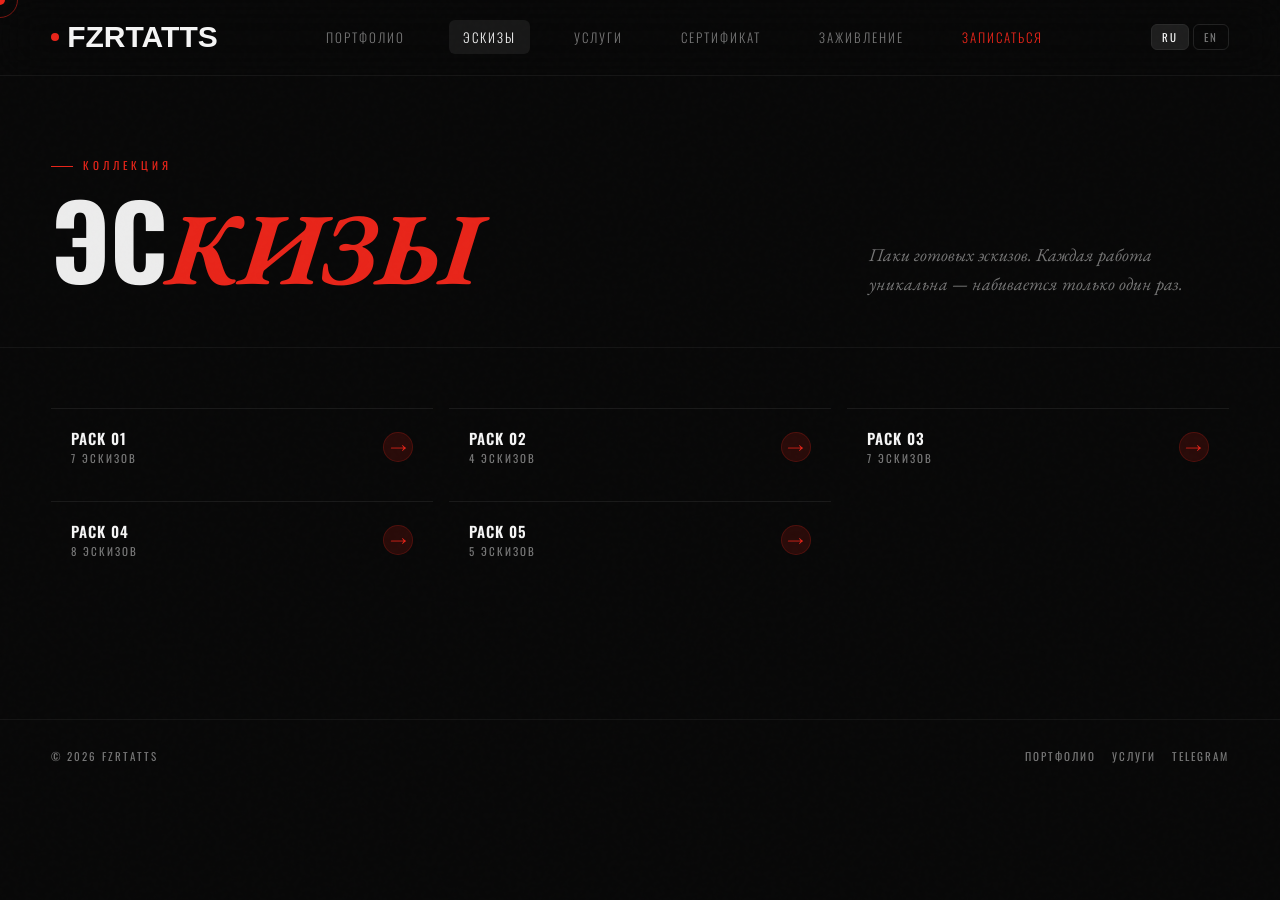
==== sketches.html @ 34ddd11e "Add files via upload" ====
<!DOCTYPE html>
<html lang="ru">
<head>
  <meta charset="utf-8"/>
  <meta name="viewport" content="width=device-width,initial-scale=1"/>
  <title>Эскизы — FZRTATTS</title>
  <link rel="preconnect" href="https://fonts.googleapis.com"/>
  <link rel="preconnect" href="https://fonts.gstatic.com" crossorigin/>
  <link href="https://fonts.googleapis.com/css2?family=Oswald:wght@200;300;400;500;600;700&family=EB+Garamond:ital,wght@0,400;0,500;1,400;1,500&family=Unbounded:wght@300;400;700;900&display=swap" rel="stylesheet"/>
    <link rel="stylesheet" href="style.css"/>
  <style>
    .page-hero { padding:72px 0 48px;border-bottom:1px solid #151515; }
    .page-hero-inner { display:flex;align-items:flex-end;justify-content:space-between;gap:24px;flex-wrap:wrap; }
    .page-title { font-size:clamp(56px,8vw,110px); }
    .page-title em { color:var(--red);font-family:'EB Garamond',serif;font-style:italic; }
    .page-sub { font-family:'EB Garamond',serif;font-style:italic;font-size:18px;color:var(--muted);max-width:360px;line-height:1.6; }

    .packs-section { padding:60px 0; }
    .packs-grid { display:grid;grid-template-columns:repeat(auto-fill,minmax(320px,1fr));gap:16px; }

    .pack-card {
      overflow:hidden;
      cursor:pointer;
      transition:border-color .3s,transform .4s cubic-bezier(.23,1,.32,1);
    }
    .pack-card:hover { border-color:#2a2a2a;transform:translateY(-6px); }

    .pack-thumb-wrap { overflow:hidden;position:relative;}
    .pack-thumb {
      width:100%;height:auto;display:block;
      transition:filter .4s,transform .5s cubic-bezier(.23,1,.32,1);
    }
    .pack-card:hover .pack-thumb { transform:scale(1.02); }

    .pack-info {
      padding:18px 20px;display:flex;align-items:center;
      justify-content:space-between;border-top:1px solid #1a1a1a;
    }
    .pack-title { font-family:'Oswald',sans-serif;font-size:15px;font-weight:600;text-transform:uppercase;letter-spacing:1px;color:var(--white); }
    .pack-count { font-family:'Oswald',sans-serif;font-size:11px;letter-spacing:2px;text-transform:uppercase;color:var(--muted); }
    .pack-arrow {
      width:30px;height:30px;border-radius:50%;
      background:var(--red-dim);border:1px solid rgba(232,37,26,.2);
      display:flex;align-items:center;justify-content:center;
      color:var(--red);font-size:17px;flex-shrink:0;
      transition:background .2s,transform .25s;
    }
    .pack-card:hover .pack-arrow { background:var(--red);color:#000;transform:rotate(45deg); }

    .pack-viewer {
      position:fixed;inset:0;background:rgba(0,0,0,.97);
      display:none;flex-direction:column;z-index:8500;
    }
    .pack-viewer.open { display:flex; }
    .pack-viewer-head {
      display:flex;align-items:center;justify-content:space-between;
      padding:18px 28px;border-bottom:1px solid #1a1a1a;flex-shrink:0;
    }
    .pack-viewer-title { font-family:'Oswald',sans-serif;font-size:15px;font-weight:600;letter-spacing:2px;text-transform:uppercase; }
    .pack-viewer-close {
      width:38px;height:38px;background:#141414;border:1px solid #222;
      border-radius:50%;color:var(--text);font-size:22px;cursor:pointer;
      display:flex;align-items:center;justify-content:center;transition:background .2s,color .2s;
      line-height:1;
    }
    .pack-viewer-close:hover { background:var(--red);color:#000; }
    .pack-viewer-body { flex:1;overflow-y:auto;padding:24px; }
    .pack-viewer-grid { display:grid;grid-template-columns:repeat(auto-fill,minmax(240px,1fr));gap:12px; }
    .pack-viewer-grid .img-wrap {
      border-radius:var(--r);overflow:hidden;cursor:zoom-in;background:#111;
    }
    .pack-viewer-grid img {
      width:100%;height:auto;display:block;
      filter:grayscale(.4) contrast(1.1);
      transition:filter .3s,transform .3s;
      border:1px solid #1e1e1e;border-radius:var(--r);
    }
    .pack-viewer-grid img:hover { filter:grayscale(0);transform:scale(1.02); }

    /* плейсхолдер для отсутствующих изображений */
    .img-placeholder {
      position:absolute;inset:0;display:flex;align-items:center;justify-content:center;
      color:#666;font-family:'Oswald',sans-serif;font-size:14px;text-transform:uppercase;
      text-align:center;padding:12px;
    }

    @media(max-width:680px) {
      .packs-grid { grid-template-columns:1fr 1fr; }
      .pack-viewer-grid { grid-template-columns:1fr 1fr; }
    }
    @media(max-width:400px) {
      .packs-grid { grid-template-columns:1fr; }
    }

    /* ── SKETCH LIGHTBOX ── */
    .sk-lb {
      position:fixed;inset:0;background:rgba(0,0,0,.97);
      display:none;align-items:center;justify-content:center;
      z-index:9500;
    }
    .sk-lb.open { display:flex; }
    .sk-lb-img {
      max-width:90vw;max-height:90vh;
      object-fit:contain;border-radius:var(--r);
      border:1px solid #1e1e1e;
      user-select:none;
    }
    .sk-lb-close {
      position:absolute;top:20px;right:20px;
      width:44px;height:44px;background:#141414;
      border:1px solid #222;border-radius:50%;
      color:var(--text);font-size:22px;cursor:pointer;
      display:flex;align-items:center;justify-content:center;
      transition:background .2s,color .2s;line-height:1;
    }
    .sk-lb-close:hover { background:var(--red);color:#fff; }
    .sk-lb-nav {
      position:absolute;top:50%;transform:translateY(-50%);
      width:48px;height:48px;background:rgba(0,0,0,.6);
      border:1px solid #333;border-radius:50%;
      color:var(--white);font-size:24px;cursor:pointer;
      display:flex;align-items:center;justify-content:center;
      transition:background .2s;user-select:none;
    }
    .sk-lb-nav:hover { background:var(--red); }
    .sk-lb-prev { left:20px; }
    .sk-lb-next { right:20px; }
    .sk-lb-count {
      position:absolute;bottom:24px;left:50%;transform:translateX(-50%);
      font-family:'Oswald',sans-serif;font-size:12px;letter-spacing:2px;
      color:var(--muted);background:rgba(0,0,0,.7);
      padding:5px 14px;border-radius:20px;
    }

    /* Курсор — скрыть на тач-устройствах */
    @media (hover: none) {
      #cur, #cur-r { display:none !important; }
      body { cursor:auto !important; }
    }
  </style>
</head>
<body>

<div id="cur"></div>
<div id="cur-r"></div>
<div class="progress" id="prog"></div>

<div class="preloader" id="preloader">
  <div class="preloader-inner">
    <img src="0001-0200.gif" alt=""/>
    <!-- <div class="preloader-brand">FZR<span>.</span>TATTS</div> -->
  </div>
</div>

<header class="site-header">
  <div class="wrap">
    <a class="logo" href="index.html"><span class="logo-dot"></span>FZRTATTS</a>
    <nav class="nav" id="mainNav">
      <!-- добавим кнопку закрытия для мобильного меню -->
      <button class="nav-close" id="navClose">×</button>
      <a href="index.html" data-i18n="nav.portfolio">Портфолио</a>
      <a href="sketches.html" class="active" data-i18n="nav.sketches">Эскизы</a>
      <a href="services.html" data-i18n="nav.services">Услуги</a>
      <a href="certificate.html" data-i18n="nav.cert">Сертификат</a>
      <a href="healing.html" data-i18n="nav.heal">Заживление</a>
      <a href="#" class="accent book-btn" data-i18n="nav.book">Записаться</a>
    </nav>
    <div class="nav-right">
      <div class="lang-switcher">
        <button class="lang-btn active" data-lang="ru">RU</button>
        <button class="lang-btn" data-lang="en">EN</button>
      </div>
      <button class="burger" id="burger"><span></span><span></span><span></span></button>
    </div>
  </div>
</header>

<section class="page-hero">
  <div class="wrap page-hero-inner">
    <div>
      <div class="sec-eyebrow" data-i18n="sketches.sec">Коллекция</div>
      <h1 class="page-title"><span data-i18n="sketches.title">Эс</span><em data-i18n="sketches.title.em">кизы</em></h1>
    </div>
    <p class="page-sub" data-i18n="sketches.sub">Паки готовых эскизов. Каждая работа уникальна — набивается только один раз.</p>
  </div>
</section>

<section class="packs-section">
  <div class="wrap">
    <div class="packs-grid" id="packsGrid"></div>
  </div>
</section>

<footer class="site-footer">
  <div class="wrap foot">
    <span class="foot-left">© <span id="yr"></span> FZRTATTS</span>
    <nav class="foot-nav">
      <a href="index.html" data-i18n="nav.portfolio">Портфолио</a>
      <a href="services.html" data-i18n="nav.services">Услуги</a>
      <a href="https://t.me/" target="_blank">Telegram</a>
    </nav>
  </div>
</footer>

<!-- SKETCH LIGHTBOX -->
<div class="sk-lb" id="skLb">
  <button class="sk-lb-close" id="skLbClose">×</button>
  <button class="sk-lb-nav sk-lb-prev" id="skLbPrev">‹</button>
  <img class="sk-lb-img" id="skLbImg" src="" alt=""/>
  <button class="sk-lb-nav sk-lb-next" id="skLbNext">›</button>
  <div class="sk-lb-count" id="skLbCount"></div>
</div>

<!-- PACK VIEWER -->
<div class="pack-viewer" id="packViewer">
  <div class="pack-viewer-head">
    <span class="pack-viewer-title" id="pvTitle"></span>
    <button class="pack-viewer-close" id="pvClose">×</button>
  </div>
  <div class="pack-viewer-body">
    <div class="pack-viewer-grid" id="pvGrid"></div>
  </div>
</div>

<!-- BOOKING MODAL -->
<div class="modal" id="bookModal">
  <div class="modal-box">
    <button class="modal-close" id="bookClose">×</button>
    <h3 class="modal-title" data-i18n="modal.title">Запись на сессию</h3>
    <form id="bookForm">
      <div class="form-row"><label data-i18n="modal.name">Имя</label><input type="text" name="name" required/></div>
      <div class="form-row"><label data-i18n="modal.contact">Telegram или телефон</label><input type="text" name="contact" required/></div>
      <div class="form-row"><label data-i18n="modal.idea">Опишите идею</label><textarea name="desc" required></textarea></div>
      <button type="submit" class="btn primary form-submit"><span data-i18n="modal.submit">Отправить заявку</span></button>
    </form>
    <div class="form-msg" id="formMsg"></div>
  </div>
</div>

<script>
// ==================== ПРЕЛОАДЕР ====================
// Скрываем прелоадер принудительно, если shared.js не сработал
(function hidePreloader() {
  const preloader = document.getElementById('preloader');
  if (preloader) {
    preloader.classList.add('gone');
  }
  // Также добавляем fallback через setTimeout на случай, если что-то ещё мешает
  setTimeout(() => {
    if (preloader && !preloader.classList.contains('gone')) {
      preloader.classList.add('gone');
    }
  }, 2000);
})();

// ==================== МОБИЛЬНОЕ МЕНЮ ====================
const burger = document.getElementById('burger');
const nav = document.getElementById('mainNav');
const navClose = document.getElementById('navClose');

function toggleMenu() {
  nav.classList.toggle('open');
  burger.classList.toggle('open');
}

if (burger) burger.addEventListener('click', toggleMenu);
if (navClose) navClose.addEventListener('click', toggleMenu);

// ==================== ДАННЫЕ ПАКОВ ====================
const packs = [
  {id:'pack01',title:'Pack 01',count:7, cover:'img/111.png', images:['photo_2025-08-21_12-43-02.jpg','photo_2025-08-21_12-43-06.jpg','photo_2025-08-21_12-43-09.jpg','photo_2025-08-21_12-43-11.jpg','photo_2025-08-21_12-43-14.jpg','photo_2025-08-21_12-43-17.jpg','photo_2025-08-21_12-43-19.jpg']},
  {id:'pack02',title:'Pack 02',count:4, cover:'img/22.png',  images:['./img/6/photo_2025-08-21_12-42-35.jpg','./img/6/photo_2025-08-21_12-42-38.jpg','./img/6/photo_2025-08-21_12-42-41.jpg','photo_2025-08-21_12-42-43.jpg']},
  {id:'pack03',title:'Pack 03',count:7, cover:'img/33.png', images:['./img/10/1.png','./img/10/2.png','./img/10/3.png','./img/10/4.png','./img/10/5.png','./img/10/6.png','7.png']},
  {id:'pack04',title:'Pack 04',count:8, cover:'img/44.png', images:['./img/11/1.png','./img/11/2.png','./img/11/3.png','./img/11/4.png','./img/11/5.png','./img/11/6.png','7.png','8.png']},
  {id:'pack05',title:'Pack 05',count:5, cover:'img/555.png', images:['./img/5/1.jpg','./img/5/2.jpg','./img/5/3.jpg','./img/5/4.jpg','./img/5/5.jpg']},
];

// Функция для нормализации массива изображений (чтобы всегда было нужное количество)
function normalizeImages(pack) {
  let imgs = pack.images || [];
  if (imgs.length === 0) {
    imgs = new Array(pack.count).fill(pack.cover);
  } else if (imgs.length < pack.count) {
    const needed = pack.count - imgs.length;
    const filler = new Array(needed).fill(pack.cover);
    imgs = imgs.concat(filler);
  }
  return imgs;
}

// Отрисовка карточек
const packsGrid = document.getElementById('packsGrid');
const packViewer = document.getElementById('packViewer');
const pvTitle = document.getElementById('pvTitle');
const pvGrid = document.getElementById('pvGrid');
const pvClose = document.getElementById('pvClose');

packs.forEach((pack, i) => {
  const card = document.createElement('div');
  card.className = 'pack-card reveal' + (i % 2 ? ' reveal-d1' : '');
  card.innerHTML = `
    <div class="pack-thumb-wrap">
      <img class="pack-thumb" src="${pack.cover}" alt="${pack.title}" loading="lazy"/>
    </div>
    <div class="pack-info">
      <div>
        <div class="pack-title">${pack.title}</div>
        <div class="pack-count" data-count="${pack.count}">${pack.count} эскизов</div>
      </div>
      <div class="pack-arrow">→</div>
    </div>
  `;
  const thumb = card.querySelector('.pack-thumb');
  thumb.onerror = function() {
    this.style.display = 'none';
    const wrap = this.parentNode;
    const placeholder = document.createElement('div');
    placeholder.className = 'img-placeholder';
    placeholder.textContent = pack.title;
    wrap.appendChild(placeholder);
  };
  card.addEventListener('click', () => openPack(pack));
  packsGrid.appendChild(card);
});

let currentPackImages = [];
let currentLbIndex = 0;

function openPack(pack) {
  const lang = localStorage.getItem('fzr_lang') || 'ru';
  const label = lang === 'en' ? 'sketches' : 'эскизов';
  pvTitle.textContent = `${pack.title} — ${pack.count} ${label}`;

  currentPackImages = normalizeImages(pack);

  pvGrid.innerHTML = currentPackImages.map((src, idx) => `
    <div class="img-wrap" data-idx="${idx}">
      <img src="${src}" alt="Эскиз ${idx+1}" loading="lazy"/>
    </div>
  `).join('');

  // Обработка ошибок загрузки детальных изображений
  const viewerImgs = pvGrid.querySelectorAll('img');
  viewerImgs.forEach(img => {
    img.onerror = function() {
      if (this.src !== pack.cover) {
        this.src = pack.cover;
      } else {
        this.style.display = 'none';
        const wrap = this.parentNode;
        if (!wrap.querySelector('.img-placeholder')) {
          const placeholder = document.createElement('div');
          placeholder.className = 'img-placeholder';
          placeholder.textContent = pack.title;
          wrap.appendChild(placeholder);
        }
      }
    };
  });

  // Клик по эскизу → лайтбокс
  pvGrid.querySelectorAll('.img-wrap').forEach(wrap => {
    wrap.addEventListener('click', () => {
      openLightbox(parseInt(wrap.dataset.idx));
    });
  });

  packViewer.classList.add('open');
  document.body.style.overflow = 'hidden';
}

// ── ЛАЙТБОКС ──
const skLb      = document.getElementById('skLb');
const skLbImg   = document.getElementById('skLbImg');
const skLbCount = document.getElementById('skLbCount');
const skLbClose = document.getElementById('skLbClose');
const skLbPrev  = document.getElementById('skLbPrev');
const skLbNext  = document.getElementById('skLbNext');

function openLightbox(idx) {
  currentLbIndex = idx;
  updateLightbox();
  skLb.classList.add('open');
}

function updateLightbox() {
  skLbImg.src = currentPackImages[currentLbIndex];
  skLbCount.textContent = `${currentLbIndex + 1} / ${currentPackImages.length}`;
}

function lbPrev() {
  currentLbIndex = (currentLbIndex - 1 + currentPackImages.length) % currentPackImages.length;
  updateLightbox();
}
function lbNext() {
  currentLbIndex = (currentLbIndex + 1) % currentPackImages.length;
  updateLightbox();
}

skLbPrev.addEventListener('click', lbPrev);
skLbNext.addEventListener('click', lbNext);
skLbClose.addEventListener('click', () => skLb.classList.remove('open'));
skLb.addEventListener('click', e => { if (e.target === skLb) skLb.classList.remove('open'); });
document.addEventListener('keydown', e => {
  if (!skLb.classList.contains('open')) return;
  if (e.key === 'ArrowLeft')  lbPrev();
  if (e.key === 'ArrowRight') lbNext();
  if (e.key === 'Escape')     skLb.classList.remove('open');
});

// Закрытие модалки
pvClose.addEventListener('click', () => {
  packViewer.classList.remove('open');
  document.body.style.overflow = '';
});
packViewer.addEventListener('click', e => {
  if (e.target === packViewer || e.target === packViewer.querySelector('.pack-viewer-body')) {
    packViewer.classList.remove('open');
    document.body.style.overflow = '';
  }
});
document.addEventListener('keydown', e => {
  if (e.key === 'Escape' && packViewer.classList.contains('open')) {
    packViewer.classList.remove('open');
    document.body.style.overflow = '';
  }
});

// ==================== ОБЩАЯ ИНИЦИАЛИЗАЦИЯ ====================
// Год в футере
document.getElementById('yr').textContent = new Date().getFullYear();

// Анимация появления элементов при скролле (reveal)
const reveals = document.querySelectorAll('.reveal');
function checkReveal() {
  reveals.forEach(el => {
    const rect = el.getBoundingClientRect();
    if (rect.top < window.innerHeight - 100) {
      el.classList.add('in');
    }
  });
}
window.addEventListener('scroll', checkReveal);
checkReveal();

// Простой скролл-прогресс
const prog = document.getElementById('prog');
window.addEventListener('scroll', () => {
  const winScroll = document.documentElement.scrollTop;
  const height = document.documentElement.scrollHeight - window.innerHeight;
  const scrolled = (winScroll / height) * 100;
  prog.style.width = scrolled + '%';
});

// Кастомный курсор — только на устройствах с мышью
const cursor = document.getElementById('cur');
const cursorR = document.getElementById('cur-r');
const isTouch = window.matchMedia('(hover: none)').matches;
if (cursor && cursorR && !isTouch) {
  document.addEventListener('mousemove', (e) => {
    cursor.style.left = e.clientX + 'px';
    cursor.style.top  = e.clientY + 'px';
    cursorR.style.left = e.clientX + 'px';
    cursorR.style.top  = e.clientY + 'px';
  });
  document.body.style.cursor = 'none';
}

// Модалка записи (пример)
const bookBtn = document.querySelector('.book-btn');
const bookModal = document.getElementById('bookModal');
const bookClose = document.getElementById('bookClose');
if (bookBtn && bookModal && bookClose) {
  bookBtn.addEventListener('click', (e) => {
    e.preventDefault();
    bookModal.classList.add('open');
  });
  bookClose.addEventListener('click', () => {
    bookModal.classList.remove('open');
  });
  bookModal.addEventListener('click', (e) => {
    if (e.target === bookModal) bookModal.classList.remove('open');
  });
}
</script>

<!-- Подключаем shared.js (если есть) — он не должен мешать, но если его нет, всё уже работает -->
<script src="shared.js"></script>
</body>
</html>
---- style.css ----
/* ═══════════════════════════════════════
   FZRTATTS — Shared Stylesheet v2
═══════════════════════════════════════ */

@import url('https://fonts.googleapis.com/css2?family=Oswald:wght@200;300;400;500;600;700&family=EB+Garamond:ital,wght@0,400;0,500;1,400;1,500&family=Unbounded:wght@300;400;700;900&display=swap');

:root {
  --bg:      #080808;
  --ink:     #0e0e0e;
  --paper:   #111;
  --text:    #ececec;
  --muted:   #777;
  --dim:     #333;
  --red:     #e8251a;
  --red-dim: rgba(232,37,26,0.15);
  --white:   #f5f5f5;
  --gap:     24px;
  --r:       6px;
}
@font-face { font-family:"Sloop"; src:url(/fonts/Sloop-ScriptThree.ttf); }
*, *::before, *::after { box-sizing: border-box; margin: 0; padding: 0; }
html { scroll-behavior: smooth; overflow-x: hidden; }

body {
  background: var(--bg);
  color: var(--text);
  font-family: 'EB Garamond', Georgia, serif;
  font-size: 17px;
  line-height: 1.55;
  overflow-x: hidden;
  cursor: none;
}

/* CURSOR */
#cur { width:10px;height:10px;background:var(--red);border-radius:50%;position:fixed;top:0;left:0;pointer-events:none;z-index:9999;transform:translate(-50%,-50%);transition:width .25s,height .25s; }
#cur-r { width:36px;height:36px;border:1px solid rgba(232,37,26,.5);border-radius:50%;position:fixed;top:0;left:0;pointer-events:none;z-index:9998;transform:translate(-50%,-50%); }
body:has(a:hover) #cur, body:has(button:hover) #cur { width:18px;height:18px; }

/* GRAIN */
body::after {
  content:'';position:fixed;inset:0;pointer-events:none;z-index:9990;opacity:.22;
  background-image:url("data:image/svg+xml,%3Csvg viewBox='0 0 200 200' xmlns='http://www.w3.org/2000/svg'%3E%3Cfilter id='g'%3E%3CfeTurbulence type='fractalNoise' baseFrequency='.85' numOctaves='4' stitchTiles='stitch'/%3E%3C/filter%3E%3Crect width='100%25' height='100%25' filter='url(%23g)' opacity='.06'/%3E%3C/svg%3E");
}

/* PROGRESS BAR */
.progress { position:fixed;top:0;left:0;height:2px;width:0;background:var(--red);z-index:9995; }

/* TYPOGRAPHY */
h1,h2,h3,h4 { font-family:'Oswald',sans-serif;font-weight:700;line-height:1;text-transform:uppercase;letter-spacing:-.5px; }
.script { font-family:'EB Garamond',serif;font-style:italic;font-weight:400;text-transform:none;letter-spacing:0; }
a { color:inherit;text-decoration:none; }
img { max-width:100%;height:auto;display:block; }

/* WRAP */
.wrap { width:min(1200px,92vw);margin-inline:auto; }
.hidden { display:none!important; }

/* ══ PRELOADER ══ */
.preloader {
  position:fixed;inset:0;background:#000;
  display:flex;align-items:center;justify-content:center;
  z-index:9999;
  transition:opacity .6s ease, visibility .6s ease;
}
.preloader.gone { opacity:0;visibility:hidden;pointer-events:none; }
.preloader-inner {
  display:flex;flex-direction:column;align-items:center;gap:20px;
}
.preloader-inner img {
  width:min(420px, 80vw);
  height:auto;
}
.preloader-brand {
  font-family:'Unbounded',sans-serif;font-weight:900;
  font-size:clamp(28px,5vw,48px);letter-spacing:-2px;
  color:var(--white);opacity:0;
  animation:fadeInUp .7s .4s ease forwards;
}
.preloader-brand span { color:var(--red); }
@keyframes fadeInUp {
  from { opacity:0;transform:translateY(16px); }
  to   { opacity:1;transform:translateY(0); }
}

/* ══ NAV ══ */
.site-header {
  position:sticky;top:0;z-index:1000;
  background:rgba(8,8,8,.88);
  backdrop-filter:blur(20px) saturate(1.4);
  border-bottom:1px solid #161616;
}
.site-header .wrap {
  display:flex;align-items:center;justify-content:space-between;
  padding:14px 0;gap:16px;
}
.logo {
  font-family:'Sloop',sans-serif;font-weight:900;
  font-size:30px;color:var(--white);
  display:flex;align-items:center;gap:8px;flex-shrink:0;
}
.logo-dot { width:8px;height:8px;background:var(--red);border-radius:50%;display:inline-block; }
.nav { display:flex;gap:30px;align-items:center; }
.nav a {
  font-family:'Oswald',sans-serif;font-weight:300;font-size:13px;
  letter-spacing:2px;text-transform:uppercase;
  color:var(--muted);padding:7px 14px;border-radius:var(--r);
  transition:color .2s,background .2s;white-space:nowrap;
}
.nav a:hover, .nav a.active { color:var(--white);background:#181818; }
.nav a.accent { color:var(--red); }
.nav a.accent:hover { background:var(--red-dim);color:var(--red); }

/* Nav close button (mobile only) */
.nav-close {
  display:none;
  position:absolute;top:16px;right:16px;
  width:36px;height:36px;border-radius:50%;
  background:#1e1e1e;border:1px solid #2a2a2a;
  color:var(--text);font-size:20px;cursor:pointer;
  align-items:center;justify-content:center;
  transition:background .2s, color .2s;
  line-height:1;
}
.nav-close:hover { background:var(--red);color:#000; }

/* Nav overlay (mobile) */
.nav-overlay {
  display:none;
  position:fixed;inset:0;
  background:rgba(0,0,0,.5);
  z-index:999;
  backdrop-filter:blur(2px);
}
.nav-overlay.show { display:block; }

.nav-right { display:flex;gap:10px;align-items:center; }
.lang-switcher { display:flex;gap:4px; }
.lang-btn {
  font-family:'Oswald',sans-serif;font-size:11px;letter-spacing:2px;
  background:transparent;color:var(--muted);
  border:1px solid #222;border-radius:var(--r);
  padding:4px 10px;cursor:pointer;transition:all .2s;
}
.lang-btn.active { background:#1e1e1e;color:var(--white);border-color:#2a2a2a; }
.burger {
  display:none;flex-direction:column;justify-content:space-around;
  width:26px;height:20px;background:transparent;border:none;cursor:pointer;padding:0;
}
.burger span { display:block;height:1.5px;width:100%;background:var(--text);transition:all .3s; }
.burger.open span:nth-child(1) { transform:rotate(45deg) translate(5px,5px); }
.burger.open span:nth-child(2) { opacity:0; }
.burger.open span:nth-child(3) { transform:rotate(-45deg) translate(5px,-5px); }

/* ══ BUTTONS ══
   Ghost btn — dark fill on hover, white text — always readable
   Primary btn — white text on red, stays red on hover but brighter
*/
.btn {
  display:inline-flex;align-items:center;justify-content:center;gap:8px;
  height:42px;padding:0 22px;border-radius:var(--r);
  font-family:'Oswald',sans-serif;font-size:13px;font-weight:400;
  letter-spacing:2px;text-transform:uppercase;
  border:1px solid #333;
  background:transparent;
  color:var(--text);
  cursor:pointer;
  transition:background .25s, color .25s, border-color .25s, box-shadow .25s;
  white-space:nowrap;
  position:relative;
}
/* Ghost hover — dark bg, white text, red border */
.btn:hover {
  background:#1e1e1e;
  color:var(--white);
  border-color:var(--red);
}

/* Primary — red bg, black text */
.btn.primary {
  background:var(--red);
  color:#fff;
  border-color:var(--red);
  font-weight:500;
}
.btn.primary:hover {
  background:#c91f14;
  color:#fff;
  border-color:#c91f14;
  box-shadow:0 0 0 3px rgba(232,37,26,.2);
}

.btn.sm { height:34px;padding:0 16px;font-size:11px; }
.btn.lg { height:52px;padding:0 32px;font-size:15px;letter-spacing:3px; }

/* ══ SECTION HEADER ══ */
.sec-eyebrow {
  font-family:'Oswald',sans-serif;font-size:11px;letter-spacing:4px;
  text-transform:uppercase;color:var(--red);
  display:inline-flex;align-items:center;gap:10px;margin-bottom:12px;
}
.sec-eyebrow::before { content:'';display:block;width:22px;height:1px;background:var(--red); }
.sec-title { font-size:clamp(40px,6vw,80px);color:var(--white); }
.sec-title em { font-style:italic;color:var(--red);font-family:'EB Garamond',serif; }

/* ══ FOOTER ══ */
.site-footer { border-top:1px solid #151515;padding:28px 0 36px;margin-top:80px; }
.foot { display:flex;align-items:center;justify-content:space-between;gap:16px;flex-wrap:wrap; }
.foot-left { font-family:'Oswald',sans-serif;font-size:11px;letter-spacing:2px;text-transform:uppercase;color:var(--muted); }
.foot-nav { display:flex;gap:16px;flex-wrap:wrap; }
.foot-nav a { font-family:'Oswald',sans-serif;font-size:11px;letter-spacing:2px;text-transform:uppercase;color:var(--muted);transition:color .2s; }
.foot-nav a:hover { color:var(--red); }

/* ══ LIGHTBOX ══ */
.lightbox { position:fixed;inset:0;background:rgba(0,0,0,.96);display:none;align-items:center;justify-content:center;z-index:8000; }
.lightbox.open { display:flex; }
.lb-img { max-width:90vw;max-height:88vh;border-radius:var(--r);border:1px solid #1e1e1e; }
.lb-close { position:absolute;top:20px;right:20px;width:44px;height:44px;background:#141414;border:1px solid #222;border-radius:50%;color:var(--text);font-size:22px;cursor:pointer;display:flex;align-items:center;justify-content:center;transition:background .2s,color .2s; }
.lb-close:hover { background:var(--red);color:#fff; }
.lb-nav { position:absolute;top:50%;transform:translateY(-50%);width:48px;height:48px;background:rgba(0,0,0,.6);border:1px solid #333;border-radius:50%;color:var(--white);font-size:24px;cursor:pointer;display:flex;align-items:center;justify-content:center;transition:background .2s; }
.lb-nav:hover { background:var(--red); }
.lb-prev { left:20px; }
.lb-next { right:20px; }
.lb-count { position:absolute;bottom:24px;left:50%;transform:translateX(-50%);font-family:'Oswald',sans-serif;font-size:12px;letter-spacing:2px;color:var(--muted);background:rgba(0,0,0,.7);padding:5px 14px;border-radius:20px; }

/* ══ MODAL ══ */
.modal { display:none;position:fixed;inset:0;background:rgba(0,0,0,.92);z-index:9000;align-items:center;justify-content:center;padding:20px; }
.modal.open { display:flex; }
.modal-box { background:var(--paper);border:1px solid #1e1e1e;border-radius:8px;width:100%;max-width:480px;padding:36px;position:relative; }
.modal-close { position:absolute;top:16px;right:16px;background:none;border:none;color:var(--muted);font-size:24px;cursor:pointer;transition:color .2s;line-height:1; }
.modal-close:hover { color:var(--red); }
.modal-title { font-family:'Oswald',sans-serif;font-size:26px;font-weight:700;letter-spacing:-.5px;text-transform:uppercase;margin-bottom:22px; }
.form-row { margin-bottom:13px; }
.form-row label { display:block;font-family:'Oswald',sans-serif;font-size:11px;letter-spacing:2px;text-transform:uppercase;color:var(--muted);margin-bottom:5px; }
.form-row input,.form-row textarea,.form-row select { width:100%;padding:11px 14px;border-radius:var(--r);border:1px solid #222;background:#0e0e0e;color:var(--text);font-family:'EB Garamond',serif;font-size:16px;transition:border-color .2s; }
.form-row input:focus,.form-row textarea:focus,.form-row select:focus { outline:none;border-color:var(--red); }
.form-row textarea { min-height:100px;resize:vertical; }
.form-submit { width:100%;margin-top:8px; }
.form-msg { margin-top:14px;padding:10px;border-radius:var(--r);text-align:center;font-size:14px;display:none; }
.form-msg.ok { background:rgba(46,204,113,.12);color:#2ecc71;display:block; }
.form-msg.err { background:rgba(232,37,26,.12);color:var(--red);display:block; }

.card-sketch img, .pack-thumb, .hero-imgs img {
  min-height:80px;
}

/* ══ SCROLL REVEAL ══ */
.reveal { opacity:0;transform:translateY(28px);transition:opacity .7s ease,transform .7s ease; }
.reveal.in { opacity:1;transform:translateY(0); }
.reveal-d1 { transition-delay:.12s; }
.reveal-d2 { transition-delay:.24s; }
.reveal-d3 { transition-delay:.36s; }

/* ══ SCROLLBAR ══ */
* { scrollbar-color:#222 transparent;scrollbar-width:thin; }
::-webkit-scrollbar { width:6px; }
::-webkit-scrollbar-track { background:#0a0a0a; }
::-webkit-scrollbar-thumb { background:#222;border-radius:4px; }

/* ══ MOBILE ══ */
@media(max-width:768px) {
  .burger { display:flex; }
  .nav {
    position:fixed;top:0;right:-300px;width:270px;height:100vh;
    background:#0a0a0a;
    flex-direction:column;gap:2px;
    padding:64px 16px 20px;
    transition:right .32s cubic-bezier(.4,0,.2,1);
    border-left:1px solid #161616;
    z-index:1001;
    overflow-y:auto;
  }
  .nav.open { right:0; }
  .nav a { padding:11px 14px;font-size:14px; }
  /* Show close X inside nav on mobile */
  .nav-close { display:flex; }
}
@media(max-width:560px) {
  .foot { flex-direction:column;text-align:center; }
  .foot-nav { justify-content:center; }
}
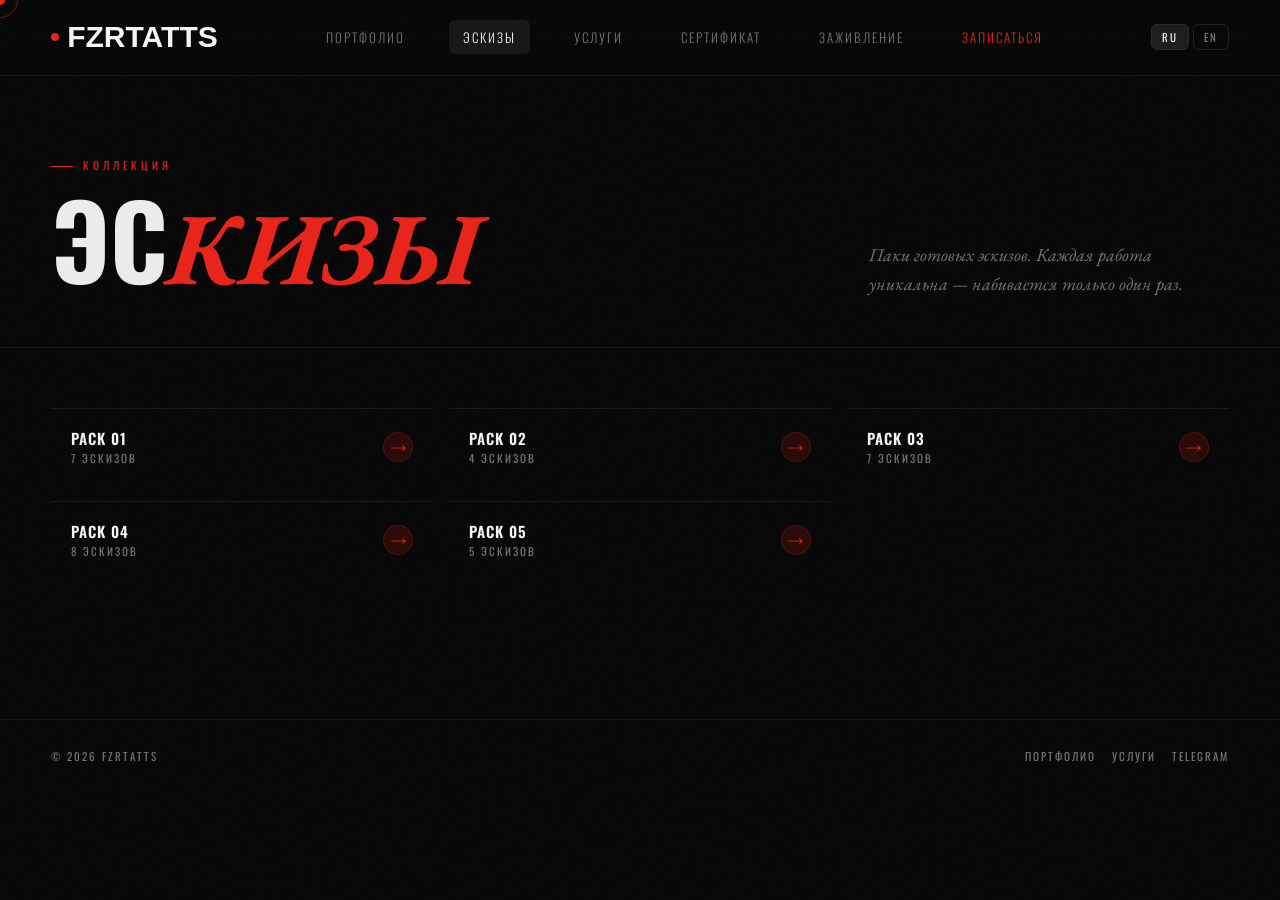
==== commit 3dc2ce98: "Add files via upload" ====
--- a/sketches.html
+++ b/sketches.html
@@ -268,11 +268,11 @@
 
 // ==================== ДАННЫЕ ПАКОВ ====================
 const packs = [
-  {id:'pack01',title:'Pack 01',count:7, cover:'img/111.png', images:['photo_2025-08-21_12-43-02.jpg','photo_2025-08-21_12-43-06.jpg','photo_2025-08-21_12-43-09.jpg','photo_2025-08-21_12-43-11.jpg','photo_2025-08-21_12-43-14.jpg','photo_2025-08-21_12-43-17.jpg','photo_2025-08-21_12-43-19.jpg']},
-  {id:'pack02',title:'Pack 02',count:4, cover:'img/22.png',  images:['./img/6/photo_2025-08-21_12-42-35.jpg','./img/6/photo_2025-08-21_12-42-38.jpg','./img/6/photo_2025-08-21_12-42-41.jpg','photo_2025-08-21_12-42-43.jpg']},
-  {id:'pack03',title:'Pack 03',count:7, cover:'img/33.png', images:['./img/10/1.png','./img/10/2.png','./img/10/3.png','./img/10/4.png','./img/10/5.png','./img/10/6.png','7.png']},
-  {id:'pack04',title:'Pack 04',count:8, cover:'img/44.png', images:['./img/11/1.png','./img/11/2.png','./img/11/3.png','./img/11/4.png','./img/11/5.png','./img/11/6.png','7.png','8.png']},
-  {id:'pack05',title:'Pack 05',count:5, cover:'img/555.png', images:['./img/5/1.jpg','./img/5/2.jpg','./img/5/3.jpg','./img/5/4.jpg','./img/5/5.jpg']},
+  {id:'pack01',title:'Pack 01',count:7, cover:'111.png', images:['1(1).jpg','2(1).jpg','3(1).jpg','4(1).jpg','5(1).jpg','6(1).jpg','7(1).jpg']},
+  {id:'pack02',title:'Pack 02',count:4, cover:'22.png',  images:['2(2).jpg','3(2).jpg','3(2).jpg','4(2).jpg']},
+  {id:'pack03',title:'Pack 03',count:7, cover:'33.png', images:['1(10).png','2(10).png','3(10).png','4(10).png','5(10).png','6(10).png','7(10).png']},
+  {id:'pack04',title:'Pack 04',count:8, cover:'44.png', images:['1(11).png','2(11).png','3(11).png','4(11).png','5(11).png','6(11).png','7(11).png','8(11).png']},
+  {id:'pack05',title:'Pack 05',count:5, cover:'555.png', images:['1(5).jpg','2(5).jpg','3(5).jpg','4(5).jpg','5(5).jpg']},
 ];
 
 // Функция для нормализации массива изображений (чтобы всегда было нужное количество)
